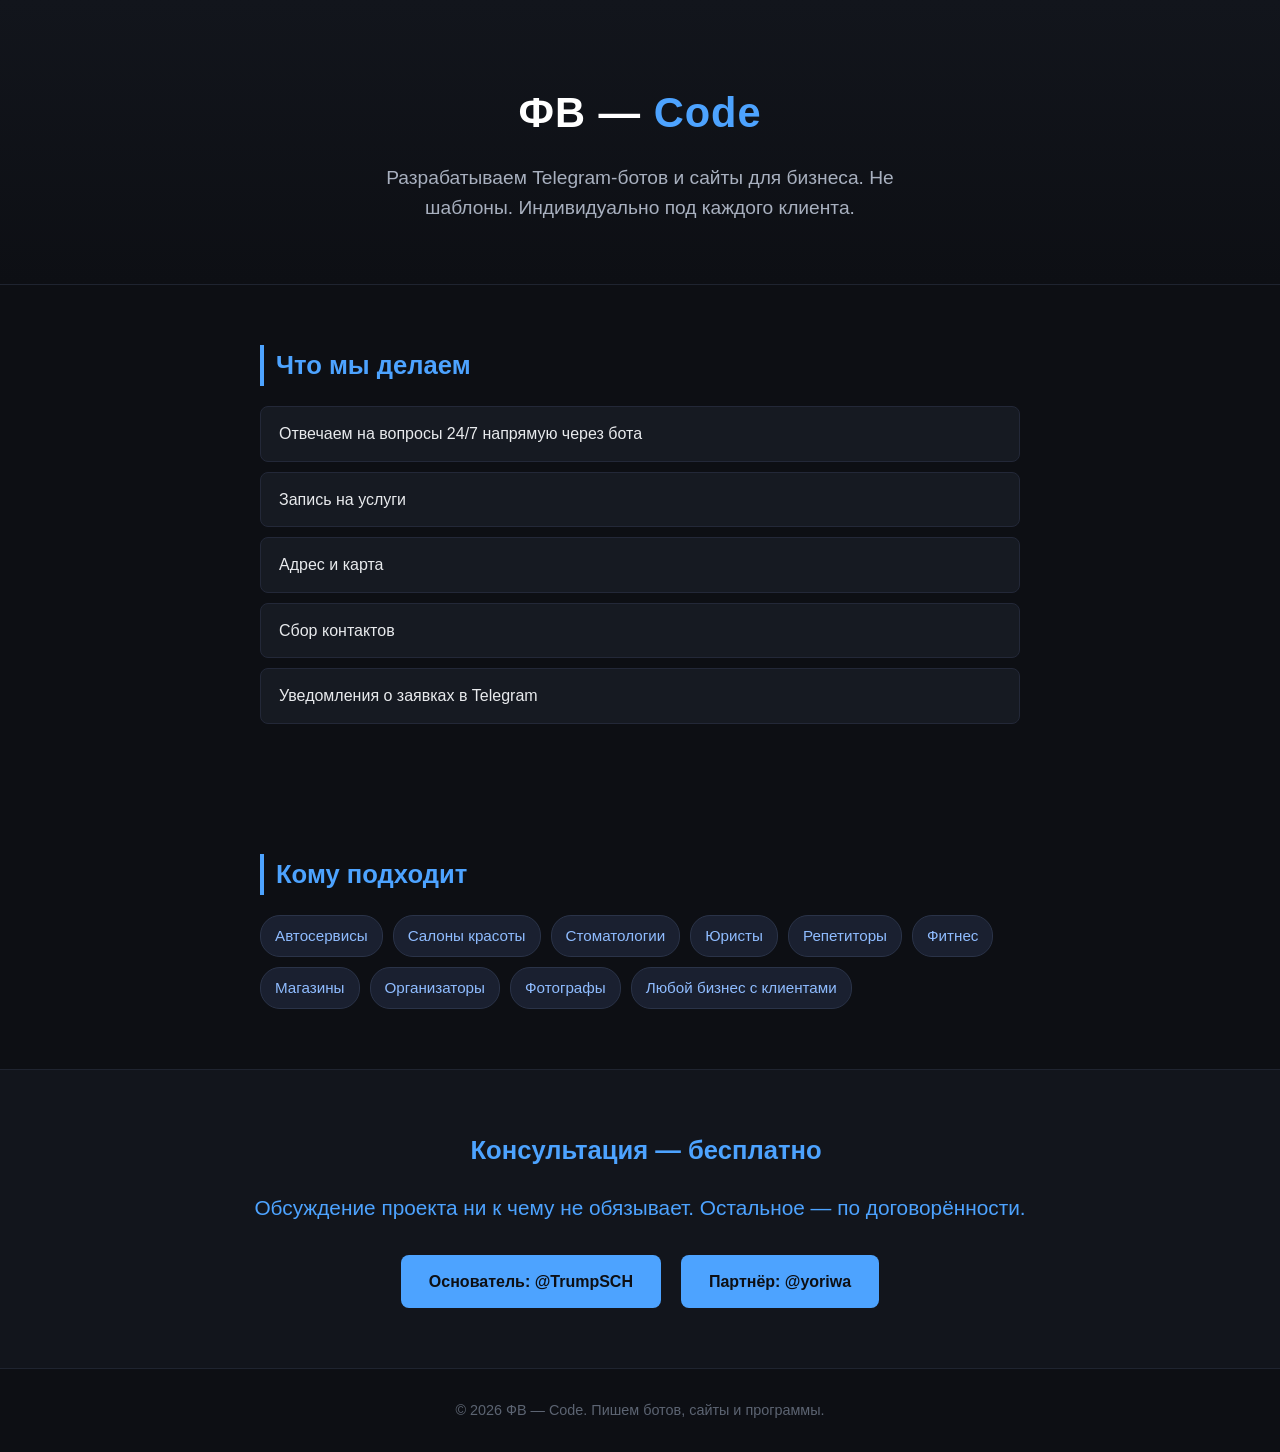
==== index.html @ fb310690 "Add files via upload" ====
<!DOCTYPE html>
<html lang="ru">
<head>
<meta charset="UTF-8">
<meta name="viewport" content="width=device-width, initial-scale=1.0">
<title>ФВ — Code | Разработка Telegram-ботов и сайтов</title>
<style>
  * { margin: 0; padding: 0; box-sizing: border-box; }
  body {
    font-family: 'Segoe UI', Arial, sans-serif;
    background: #0d0f14;
    color: #e8eaed;
    line-height: 1.6;
  }
  header {
    padding: 80px 20px 60px;
    text-align: center;
    background: linear-gradient(180deg, #12151c 0%, #0d0f14 100%);
    border-bottom: 1px solid #1f2430;
  }
  header h1 {
    font-size: 2.6em;
    letter-spacing: 1px;
    color: #ffffff;
  }
  header h1 span { color: #4da3ff; }
  header p {
    margin-top: 16px;
    font-size: 1.2em;
    color: #a8b0bf;
    max-width: 600px;
    margin-left: auto;
    margin-right: auto;
  }
  .container {
    max-width: 800px;
    margin: 0 auto;
    padding: 60px 20px;
  }
  h2 {
    color: #4da3ff;
    font-size: 1.6em;
    margin-bottom: 20px;
    border-left: 4px solid #4da3ff;
    padding-left: 12px;
  }
  ul {
    list-style: none;
  }
  ul li {
    background: #161a22;
    margin-bottom: 10px;
    padding: 14px 18px;
    border-radius: 8px;
    border: 1px solid #232838;
  }
  .tags {
    display: flex;
    flex-wrap: wrap;
    gap: 10px;
    margin-top: 10px;
  }
  .tags span {
    background: #1a2030;
    color: #8fbcff;
    padding: 8px 14px;
    border-radius: 20px;
    font-size: 0.95em;
    border: 1px solid #2a3348;
  }
  .cta {
    text-align: center;
    background: #12151c;
    padding: 60px 20px;
    border-top: 1px solid #1f2430;
    border-bottom: 1px solid #1f2430;
  }
  .cta p.price {
    font-size: 1.3em;
    color: #4da3ff;
    margin-bottom: 30px;
  }
  .contacts {
    display: flex;
    justify-content: center;
    gap: 20px;
    flex-wrap: wrap;
  }
  .contacts a {
    background: #4da3ff;
    color: #0d0f14;
    text-decoration: none;
    font-weight: bold;
    padding: 14px 28px;
    border-radius: 8px;
    transition: 0.2s;
  }
  .contacts a:hover {
    background: #74b8ff;
  }
  footer {
    text-align: center;
    padding: 30px;
    color: #5c6472;
    font-size: 0.9em;
  }
</style>
</head>
<body>

<header>
  <h1>ФВ — <span>Code</span></h1>
  <p>Разрабатываем Telegram-ботов и сайты для бизнеса. Не шаблоны. Индивидуально под каждого клиента.</p>
</header>

<div class="container">
  <h2>Что мы делаем</h2>
  <ul>
    <li>Отвечаем на вопросы 24/7 напрямую через бота</li>
    <li>Запись на услуги</li>
    <li>Адрес и карта</li>
    <li>Сбор контактов</li>
    <li>Уведомления о заявках в Telegram</li>
  </ul>
</div>

<div class="container">
  <h2>Кому подходит</h2>
  <div class="tags">
    <span>Автосервисы</span>
    <span>Салоны красоты</span>
    <span>Стоматологии</span>
    <span>Юристы</span>
    <span>Репетиторы</span>
    <span>Фитнес</span>
    <span>Магазины</span>
    <span>Организаторы</span>
    <span>Фотографы</span>
    <span>Любой бизнес с клиентами</span>
  </div>
</div>

<div class="cta">
  <h2 style="border:none; display:inline-block;">Консультация — бесплатно</h2>
  <p class="price">Обсуждение проекта ни к чему не обязывает. Остальное — по договорённости.</p>
  <div class="contacts">
    <a href="https://t.me/TrumpSCH" target="_blank">Основатель: @TrumpSCH</a>
    <a href="https://t.me/yoriwa" target="_blank">Партнёр: @yoriwa</a>
  </div>
</div>

<footer>
  © 2026 ФВ — Code. Пишем ботов, сайты и программы.
</footer>

</body>
</html>
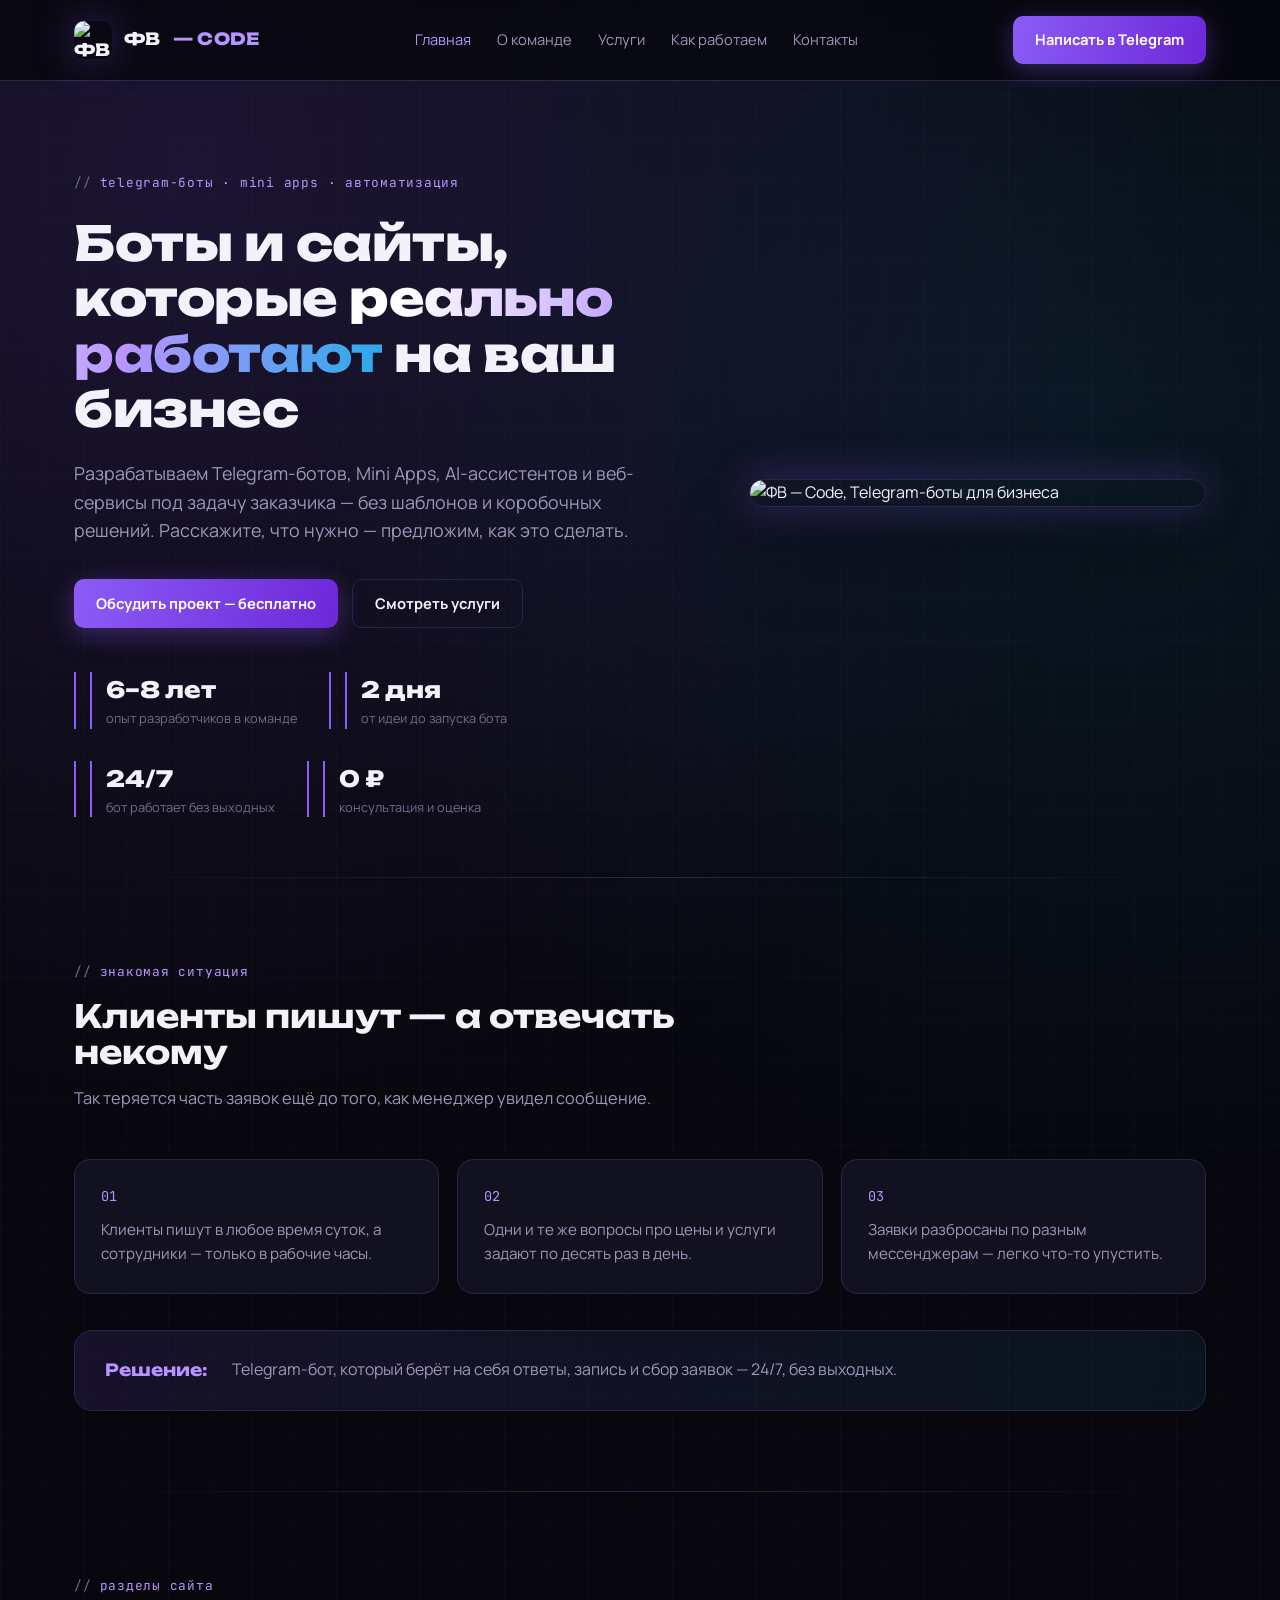
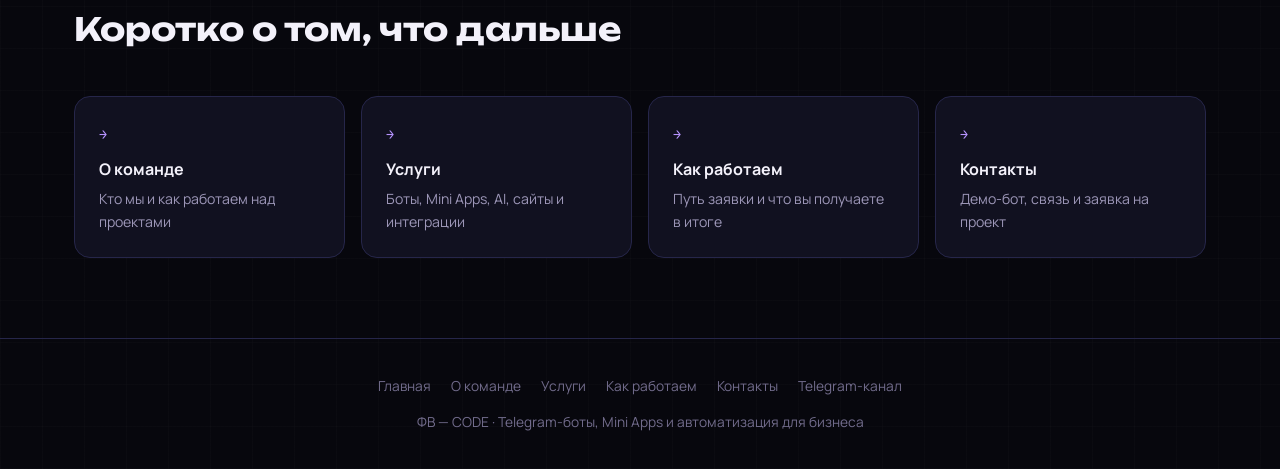
==== commit 5cc858fd: "Add files via upload" ====
--- a/index.html
+++ b/index.html
@@ -3,154 +3,116 @@
 <head>
 <meta charset="UTF-8">
 <meta name="viewport" content="width=device-width, initial-scale=1.0">
-<title>ФВ — Code | Разработка Telegram-ботов и сайтов</title>
-<style>
-  * { margin: 0; padding: 0; box-sizing: border-box; }
-  body {
-    font-family: 'Segoe UI', Arial, sans-serif;
-    background: #0d0f14;
-    color: #e8eaed;
-    line-height: 1.6;
-  }
-  header {
-    padding: 80px 20px 60px;
-    text-align: center;
-    background: linear-gradient(180deg, #12151c 0%, #0d0f14 100%);
-    border-bottom: 1px solid #1f2430;
-  }
-  header h1 {
-    font-size: 2.6em;
-    letter-spacing: 1px;
-    color: #ffffff;
-  }
-  header h1 span { color: #4da3ff; }
-  header p {
-    margin-top: 16px;
-    font-size: 1.2em;
-    color: #a8b0bf;
-    max-width: 600px;
-    margin-left: auto;
-    margin-right: auto;
-  }
-  .container {
-    max-width: 800px;
-    margin: 0 auto;
-    padding: 60px 20px;
-  }
-  h2 {
-    color: #4da3ff;
-    font-size: 1.6em;
-    margin-bottom: 20px;
-    border-left: 4px solid #4da3ff;
-    padding-left: 12px;
-  }
-  ul {
-    list-style: none;
-  }
-  ul li {
-    background: #161a22;
-    margin-bottom: 10px;
-    padding: 14px 18px;
-    border-radius: 8px;
-    border: 1px solid #232838;
-  }
-  .tags {
-    display: flex;
-    flex-wrap: wrap;
-    gap: 10px;
-    margin-top: 10px;
-  }
-  .tags span {
-    background: #1a2030;
-    color: #8fbcff;
-    padding: 8px 14px;
-    border-radius: 20px;
-    font-size: 0.95em;
-    border: 1px solid #2a3348;
-  }
-  .cta {
-    text-align: center;
-    background: #12151c;
-    padding: 60px 20px;
-    border-top: 1px solid #1f2430;
-    border-bottom: 1px solid #1f2430;
-  }
-  .cta p.price {
-    font-size: 1.3em;
-    color: #4da3ff;
-    margin-bottom: 30px;
-  }
-  .contacts {
-    display: flex;
-    justify-content: center;
-    gap: 20px;
-    flex-wrap: wrap;
-  }
-  .contacts a {
-    background: #4da3ff;
-    color: #0d0f14;
-    text-decoration: none;
-    font-weight: bold;
-    padding: 14px 28px;
-    border-radius: 8px;
-    transition: 0.2s;
-  }
-  .contacts a:hover {
-    background: #74b8ff;
-  }
-  footer {
-    text-align: center;
-    padding: 30px;
-    color: #5c6472;
-    font-size: 0.9em;
-  }
-</style>
+<title>ФВ — CODE | Telegram-боты, Mini Apps и автоматизация под ключ</title>
+<meta name="description" content="Разрабатываем Telegram-ботов, Mini Apps, AI-решения и автоматизацию для бизнеса. От идеи до запуска за 2 дня.">
+<link rel="icon" href="assets/logo.jpg">
+<link rel="preconnect" href="https://fonts.googleapis.com">
+<link href="https://fonts.googleapis.com/css2?family=Unbounded:wght@400;600;800;900&family=Manrope:wght@400;500;600;700;800&family=JetBrains+Mono:wght@400;500;600&display=swap" rel="stylesheet">
+<link rel="stylesheet" href="style.css">
 </head>
 <body>
 
-<header>
-  <h1>ФВ — <span>Code</span></h1>
-  <p>Разрабатываем Telegram-ботов и сайты для бизнеса. Не шаблоны. Индивидуально под каждого клиента.</p>
+<header class="nav">
+  <div class="nav-inner">
+    <a class="brand" href="index.html"><img src="assets/logo.jpg" alt="ФВ — Code"> ФВ <span>— CODE</span></a>
+    <nav class="links">
+      <a href="index.html" class="active">Главная</a>
+      <a href="about.html">О команде</a>
+      <a href="services.html">Услуги</a>
+      <a href="process.html">Как работаем</a>
+      <a href="contact.html">Контакты</a>
+    </nav>
+    <a class="btn btn-primary" href="https://t.me/TrumpSCH" target="_blank">Написать в Telegram</a>
+  </div>
 </header>
 
-<div class="container">
-  <h2>Что мы делаем</h2>
-  <ul>
-    <li>Отвечаем на вопросы 24/7 напрямую через бота</li>
-    <li>Запись на услуги</li>
-    <li>Адрес и карта</li>
-    <li>Сбор контактов</li>
-    <li>Уведомления о заявках в Telegram</li>
-  </ul>
-</div>
+<section class="hero">
+  <div class="wrap hero-grid">
+    <div>
+      <span class="eyebrow">telegram-боты · mini apps · автоматизация</span>
+      <h1>Боты и сайты, которые <span class="grad-text">реально работают</span> на ваш бизнес</h1>
+      <p class="lead">Разрабатываем Telegram-ботов, Mini Apps, AI-ассистентов и веб-сервисы под задачу заказчика — без шаблонов и коробочных решений. Расскажите, что нужно — предложим, как это сделать.</p>
+      <div class="hero-ctas">
+        <a class="btn btn-primary" href="https://t.me/TrumpSCH" target="_blank">Обсудить проект — бесплатно</a>
+        <a class="btn btn-ghost" href="services.html">Смотреть услуги</a>
+      </div>
+      <div class="stat-row">
+        <div><div class="num">6–8 лет</div><div class="lbl">опыт разработчиков в команде</div></div>
+        <div><div class="num">2 дня</div><div class="lbl">от идеи до запуска бота</div></div>
+        <div><div class="num">24/7</div><div class="lbl">бот работает без выходных</div></div>
+        <div><div class="num">0 ₽</div><div class="lbl">консультация и оценка</div></div>
+      </div>
+    </div>
+    <div class="hero-visual">
+      <img src="assets/hero.jpg" alt="ФВ — Code, Telegram-боты для бизнеса">
+    </div>
+  </div>
+</section>
 
-<div class="container">
-  <h2>Кому подходит</h2>
-  <div class="tags">
-    <span>Автосервисы</span>
-    <span>Салоны красоты</span>
-    <span>Стоматологии</span>
-    <span>Юристы</span>
-    <span>Репетиторы</span>
-    <span>Фитнес</span>
-    <span>Магазины</span>
-    <span>Организаторы</span>
-    <span>Фотографы</span>
-    <span>Любой бизнес с клиентами</span>
+<div class="wrap"><div class="divider"></div></div>
+
+<section>
+  <div class="wrap">
+    <div class="section-head">
+      <span class="eyebrow">знакомая ситуация</span>
+      <h2>Клиенты пишут — а отвечать некому</h2>
+      <p>Так теряется часть заявок ещё до того, как менеджер увидел сообщение.</p>
+    </div>
+    <div class="grid-3">
+      <div class="card"><span class="n">01</span><p>Клиенты пишут в любое время суток, а сотрудники — только в рабочие часы.</p></div>
+      <div class="card"><span class="n">02</span><p>Одни и те же вопросы про цены и услуги задают по десять раз в день.</p></div>
+      <div class="card"><span class="n">03</span><p>Заявки разбросаны по разным мессенджерам — легко что-то упустить.</p></div>
+    </div>
+    <div class="result-banner">
+      <b>Решение:</b>
+      <span style="color:var(--muted)">Telegram-бот, который берёт на себя ответы, запись и сбор заявок — 24/7, без выходных.</span>
+    </div>
   </div>
-</div>
+</section>
 
-<div class="cta">
-  <h2 style="border:none; display:inline-block;">Консультация — бесплатно</h2>
-  <p class="price">Обсуждение проекта ни к чему не обязывает. Остальное — по договорённости.</p>
-  <div class="contacts">
-    <a href="https://t.me/TrumpSCH" target="_blank">Основатель: @TrumpSCH</a>
-    <a href="https://t.me/yoriwa" target="_blank">Партнёр: @yoriwa</a>
+<div class="wrap"><div class="divider"></div></div>
+
+<section>
+  <div class="wrap">
+    <div class="section-head">
+      <span class="eyebrow">разделы сайта</span>
+      <h2>Коротко о том, что дальше</h2>
+    </div>
+    <div class="nav-cards">
+      <a class="nav-card" href="about.html">
+        <span class="arrow">→</span>
+        <h4>О команде</h4>
+        <p>Кто мы и как работаем над проектами</p>
+      </a>
+      <a class="nav-card" href="services.html">
+        <span class="arrow">→</span>
+        <h4>Услуги</h4>
+        <p>Боты, Mini Apps, AI, сайты и интеграции</p>
+      </a>
+      <a class="nav-card" href="process.html">
+        <span class="arrow">→</span>
+        <h4>Как работаем</h4>
+        <p>Путь заявки и что вы получаете в итоге</p>
+      </a>
+      <a class="nav-card" href="contact.html">
+        <span class="arrow">→</span>
+        <h4>Контакты</h4>
+        <p>Демо-бот, связь и заявка на проект</p>
+      </a>
+    </div>
   </div>
-</div>
+</section>
 
 <footer>
-  © 2026 ФВ — Code. Пишем ботов, сайты и программы.
+  <div class="foot-links">
+    <a href="index.html">Главная</a>
+    <a href="about.html">О команде</a>
+    <a href="services.html">Услуги</a>
+    <a href="process.html">Как работаем</a>
+    <a href="contact.html">Контакты</a>
+    <a href="https://t.me/FV_CODE" target="_blank">Telegram-канал</a>
+  </div>
+  ФВ — CODE · Telegram-боты, Mini Apps и автоматизация для бизнеса
 </footer>
 
 </body>
--- a/style.css
+++ b/style.css
@@ -0,0 +1,244 @@
+:root{
+  --void:#07070d;
+  --panel:#111120;
+  --panel-2:#161628;
+  --line:#26264a;
+  --purple:#8b5cf6;
+  --purple-bright:#b794ff;
+  --blue:#29a9eb;
+  --text:#f3f1fa;
+  --muted:#9d97b8;
+  --muted-2:#726c8c;
+  --glow: 0 0 40px rgba(139,92,246,.35);
+}
+*{margin:0;padding:0;box-sizing:border-box;}
+html{scroll-behavior:smooth;}
+body{
+  background:var(--void);
+  color:var(--text);
+  font-family:'Manrope',sans-serif;
+  line-height:1.6;
+  overflow-x:hidden;
+  background-image:
+    radial-gradient(circle at 15% 8%, rgba(139,92,246,.16), transparent 45%),
+    radial-gradient(circle at 85% 20%, rgba(41,169,235,.10), transparent 40%),
+    repeating-linear-gradient(0deg, rgba(255,255,255,.015) 0px, rgba(255,255,255,.015) 1px, transparent 1px, transparent 42px),
+    repeating-linear-gradient(90deg, rgba(255,255,255,.015) 0px, rgba(255,255,255,.015) 1px, transparent 1px, transparent 42px);
+}
+a{color:inherit; text-decoration:none;}
+img{max-width:100%; display:block;}
+.wrap{max-width:1180px; margin:0 auto; padding:0 24px;}
+.mono{font-family:'JetBrains Mono',monospace;}
+.eyebrow{
+  font-family:'JetBrains Mono',monospace;
+  font-size:.8rem;
+  letter-spacing:.06em;
+  color:var(--purple-bright);
+  display:inline-flex;
+  align-items:center;
+  gap:8px;
+}
+.eyebrow::before{content:"//"; color:var(--muted-2);}
+h1,h2,h3{font-family:'Unbounded',sans-serif; line-height:1.15;}
+.grad-text{
+  background:linear-gradient(100deg,#fff 10%, var(--purple-bright) 55%, var(--blue) 100%);
+  -webkit-background-clip:text;
+  background-clip:text;
+  color:transparent;
+}
+
+/* NAV */
+header.nav{
+  position:sticky; top:0; z-index:50;
+  background:rgba(7,7,13,.82);
+  backdrop-filter:blur(14px);
+  border-bottom:1px solid var(--line);
+}
+.nav-inner{
+  display:flex; align-items:center; justify-content:space-between;
+  padding:16px 24px;
+  max-width:1180px;
+  margin:0 auto;
+}
+.brand{display:flex; align-items:center; gap:12px; font-family:'Unbounded',sans-serif; font-weight:800; font-size:1.05rem; letter-spacing:.02em;}
+.brand img{width:38px; height:38px; border-radius:10px; box-shadow:var(--glow);}
+.brand span{color:var(--purple-bright);}
+nav.links{display:flex; gap:26px; font-size:.92rem; color:var(--muted);}
+nav.links a{transition:.15s;}
+nav.links a:hover{color:var(--text);}
+nav.links a.active{color:var(--purple-bright);}
+.btn{
+  display:inline-flex; align-items:center; gap:8px;
+  padding:12px 22px;
+  border-radius:10px;
+  font-weight:700;
+  font-size:.92rem;
+  transition:.2s;
+  white-space:nowrap;
+}
+.btn-primary{
+  background:linear-gradient(100deg, var(--purple), #6d28d9);
+  color:#fff;
+  box-shadow:0 6px 24px rgba(139,92,246,.35);
+}
+.btn-primary:hover{transform:translateY(-2px); box-shadow:0 10px 30px rgba(139,92,246,.5);}
+.btn-ghost{
+  background:transparent;
+  color:var(--text);
+  border:1px solid var(--line);
+}
+.btn-ghost:hover{border-color:var(--purple); color:var(--purple-bright);}
+
+/* PAGE HERO (internal pages) */
+.page-hero{
+  padding:64px 0 50px;
+  border-bottom:1px solid var(--line);
+}
+.page-hero h1{font-size:2.4rem; margin-top:16px; max-width:720px;}
+.page-hero p{color:var(--muted); margin-top:16px; max-width:600px; font-size:1.02rem;}
+
+/* HOME HERO */
+.hero{padding:88px 0 60px;}
+.hero-grid{display:grid; grid-template-columns:1.15fr .85fr; gap:56px; align-items:center;}
+.hero h1{font-size:3rem; font-weight:800; margin:22px 0 22px; letter-spacing:-.01em;}
+.hero p.lead{font-size:1.12rem; color:var(--muted); max-width:560px; margin-bottom:34px;}
+.hero-ctas{display:flex; gap:14px; flex-wrap:wrap; margin-bottom:44px;}
+.stat-row{display:flex; gap:32px; flex-wrap:wrap;}
+.stat-row div{border-left:2px solid var(--purple); padding-left:14px;}
+.stat-row .num{font-family:'Unbounded',sans-serif; font-weight:800; font-size:1.4rem; color:var(--text);}
+.stat-row .lbl{font-size:.8rem; color:var(--muted-2);}
+.hero-visual{
+  position:relative; border-radius:24px; overflow:hidden;
+  border:1px solid var(--line);
+  box-shadow:0 30px 80px rgba(0,0,0,.55), var(--glow);
+}
+.hero-visual img{width:100%; height:100%; object-fit:cover;}
+
+section{padding:80px 0;}
+.section-head{max-width:640px; margin-bottom:48px;}
+.section-head h2{font-size:2rem; margin-top:14px;}
+.section-head p{color:var(--muted); margin-top:14px; font-size:1.02rem;}
+.divider{height:1px; background:linear-gradient(90deg, transparent, var(--line), transparent);}
+
+/* CARDS / GRIDS */
+.grid-3{display:grid; grid-template-columns:repeat(3,1fr); gap:18px;}
+.grid-2{display:grid; grid-template-columns:1fr 1fr; gap:18px;}
+.card{
+  background:var(--panel);
+  border:1px solid var(--line);
+  border-radius:16px;
+  padding:26px;
+}
+.card .n{font-family:'JetBrains Mono',monospace; color:var(--purple-bright); font-size:.85rem; margin-bottom:10px; display:block;}
+.card p{color:var(--muted); font-size:.95rem;}
+.card h3, .card h4{margin-bottom:10px;}
+
+.service-card{
+  background:var(--panel);
+  border:1px solid var(--line);
+  border-radius:18px;
+  padding:30px;
+  transition:.25s;
+}
+.service-card:hover{border-color:var(--purple); transform:translateY(-4px); box-shadow:var(--glow);}
+.service-card .icon{
+  width:48px; height:48px; border-radius:12px;
+  background:linear-gradient(135deg, var(--purple), var(--blue));
+  display:flex; align-items:center; justify-content:center;
+  font-size:1.3rem; margin-bottom:20px;
+}
+.service-card h3{font-size:1.15rem; margin-bottom:10px;}
+.service-card p{color:var(--muted); font-size:.94rem;}
+
+.also-panel{background:var(--panel-2); border:1px solid var(--line); border-radius:18px; padding:30px; margin-top:20px;}
+.also-panel .tag{font-family:'JetBrains Mono',monospace; font-size:.78rem; color:var(--muted-2); margin-bottom:16px; display:block;}
+.pill-grid{display:flex; flex-wrap:wrap; gap:10px;}
+.pill{border:1px solid var(--line); background:var(--void); padding:10px 18px; border-radius:999px; font-size:.92rem; color:var(--text);}
+
+.solution{display:grid; grid-template-columns:.9fr 1.1fr; gap:50px; align-items:center;}
+.solution-panel{background:var(--panel); border:1px solid var(--line); border-radius:20px; padding:32px;}
+.solution-panel .tag{font-family:'JetBrains Mono',monospace; font-size:.78rem; color:var(--blue); margin-bottom:14px; display:block;}
+.check-list{list-style:none; margin-top:20px; display:flex; flex-direction:column; gap:14px;}
+.check-list li{display:flex; gap:12px; align-items:flex-start; font-size:.98rem;}
+.check-list li::before{
+  content:"✓"; flex-shrink:0; width:22px; height:22px; border-radius:6px;
+  background:rgba(139,92,246,.18); color:var(--purple-bright);
+  display:flex; align-items:center; justify-content:center; font-size:.78rem; margin-top:2px;
+}
+
+.result-banner{
+  margin-top:36px;
+  background:linear-gradient(100deg, rgba(139,92,246,.12), rgba(41,169,235,.08));
+  border:1px solid var(--line); border-radius:18px; padding:26px 30px;
+  display:flex; align-items:center; gap:24px; flex-wrap:wrap;
+}
+.result-banner b{font-family:'Unbounded',sans-serif; color:var(--purple-bright); font-size:1.05rem;}
+
+.process-list{display:flex; flex-direction:column;}
+.process-row{display:grid; grid-template-columns:70px 1fr; gap:24px; padding:22px 0; border-bottom:1px solid var(--line); align-items:flex-start;}
+.process-row:last-child{border-bottom:none;}
+.process-row .idx{font-family:'JetBrains Mono',monospace; color:var(--purple-bright); font-size:1rem; padding-top:4px;}
+.process-row h4{font-size:1.05rem; margin-bottom:6px; font-weight:700;}
+.process-row p{color:var(--muted); font-size:.94rem;}
+
+.demo-box{
+  background:linear-gradient(120deg, var(--panel), var(--panel-2));
+  border:1px solid var(--purple); border-radius:22px; padding:44px;
+  display:flex; justify-content:space-between; align-items:center; gap:30px; flex-wrap:wrap;
+  box-shadow:var(--glow);
+}
+.demo-box .bot-tag{
+  font-family:'JetBrains Mono',monospace; background:var(--void); border:1px solid var(--line);
+  padding:8px 14px; border-radius:8px; display:inline-block; margin-top:14px; color:var(--blue);
+}
+
+.contact{background:var(--panel); border:1px solid var(--line); border-radius:24px; padding:60px; text-align:center;}
+.contact h2{font-size:2rem; margin-bottom:16px;}
+.contact p{color:var(--muted); max-width:520px; margin:0 auto 34px;}
+.contact-links{display:flex; justify-content:center; gap:16px; flex-wrap:wrap;}
+.contact-card{background:var(--void); border:1px solid var(--line); border-radius:14px; padding:18px 26px; min-width:200px; text-align:left; transition:.2s;}
+.contact-card:hover{border-color:var(--purple); transform:translateY(-3px);}
+.contact-card .role{font-size:.78rem; color:var(--muted-2); margin-bottom:4px;}
+.contact-card .handle{font-family:'JetBrains Mono',monospace; color:var(--purple-bright); font-weight:600;}
+
+.contact-form{background:var(--panel); border:1px solid var(--line); border-radius:20px; padding:36px; margin-top:40px;}
+.contact-form label{display:block; font-size:.85rem; color:var(--muted); margin-bottom:8px;}
+.contact-form input, .contact-form textarea{
+  width:100%; background:var(--void); border:1px solid var(--line); border-radius:10px;
+  padding:13px 14px; color:var(--text); font-family:'Manrope',sans-serif; font-size:.95rem; margin-bottom:20px;
+}
+.contact-form input:focus, .contact-form textarea:focus{outline:none; border-color:var(--purple);}
+
+/* PAGE NAV CARDS (index quick links) */
+.nav-cards{display:grid; grid-template-columns:repeat(4,1fr); gap:16px;}
+.nav-card{
+  background:var(--panel); border:1px solid var(--line); border-radius:16px; padding:24px;
+  transition:.2s;
+}
+.nav-card:hover{border-color:var(--purple); transform:translateY(-3px); box-shadow:var(--glow);}
+.nav-card .arrow{color:var(--purple-bright); font-family:'JetBrains Mono',monospace; font-size:.85rem;}
+.nav-card h4{margin:10px 0 6px; font-size:1rem;}
+.nav-card p{color:var(--muted); font-size:.88rem;}
+
+footer{padding:36px 24px; text-align:center; color:var(--muted-2); font-size:.86rem; border-top:1px solid var(--line);}
+footer .foot-links{display:flex; justify-content:center; gap:20px; margin-bottom:14px; flex-wrap:wrap;}
+footer .foot-links a:hover{color:var(--purple-bright);}
+
+@media (max-width:900px){
+  nav.links{display:none;}
+  .hero-grid{grid-template-columns:1fr;}
+  .hero h1{font-size:2.1rem;}
+  .solution{grid-template-columns:1fr;}
+  .grid-3{grid-template-columns:1fr 1fr;}
+  .grid-2{grid-template-columns:1fr;}
+  .nav-cards{grid-template-columns:1fr 1fr;}
+  .process-row{grid-template-columns:44px 1fr;}
+  .contact{padding:36px 22px;}
+  .page-hero h1{font-size:1.9rem;}
+}
+@media (max-width:560px){
+  .grid-3{grid-template-columns:1fr;}
+  .nav-cards{grid-template-columns:1fr;}
+  .stat-row{gap:20px;}
+  .demo-box{padding:30px;}
+}
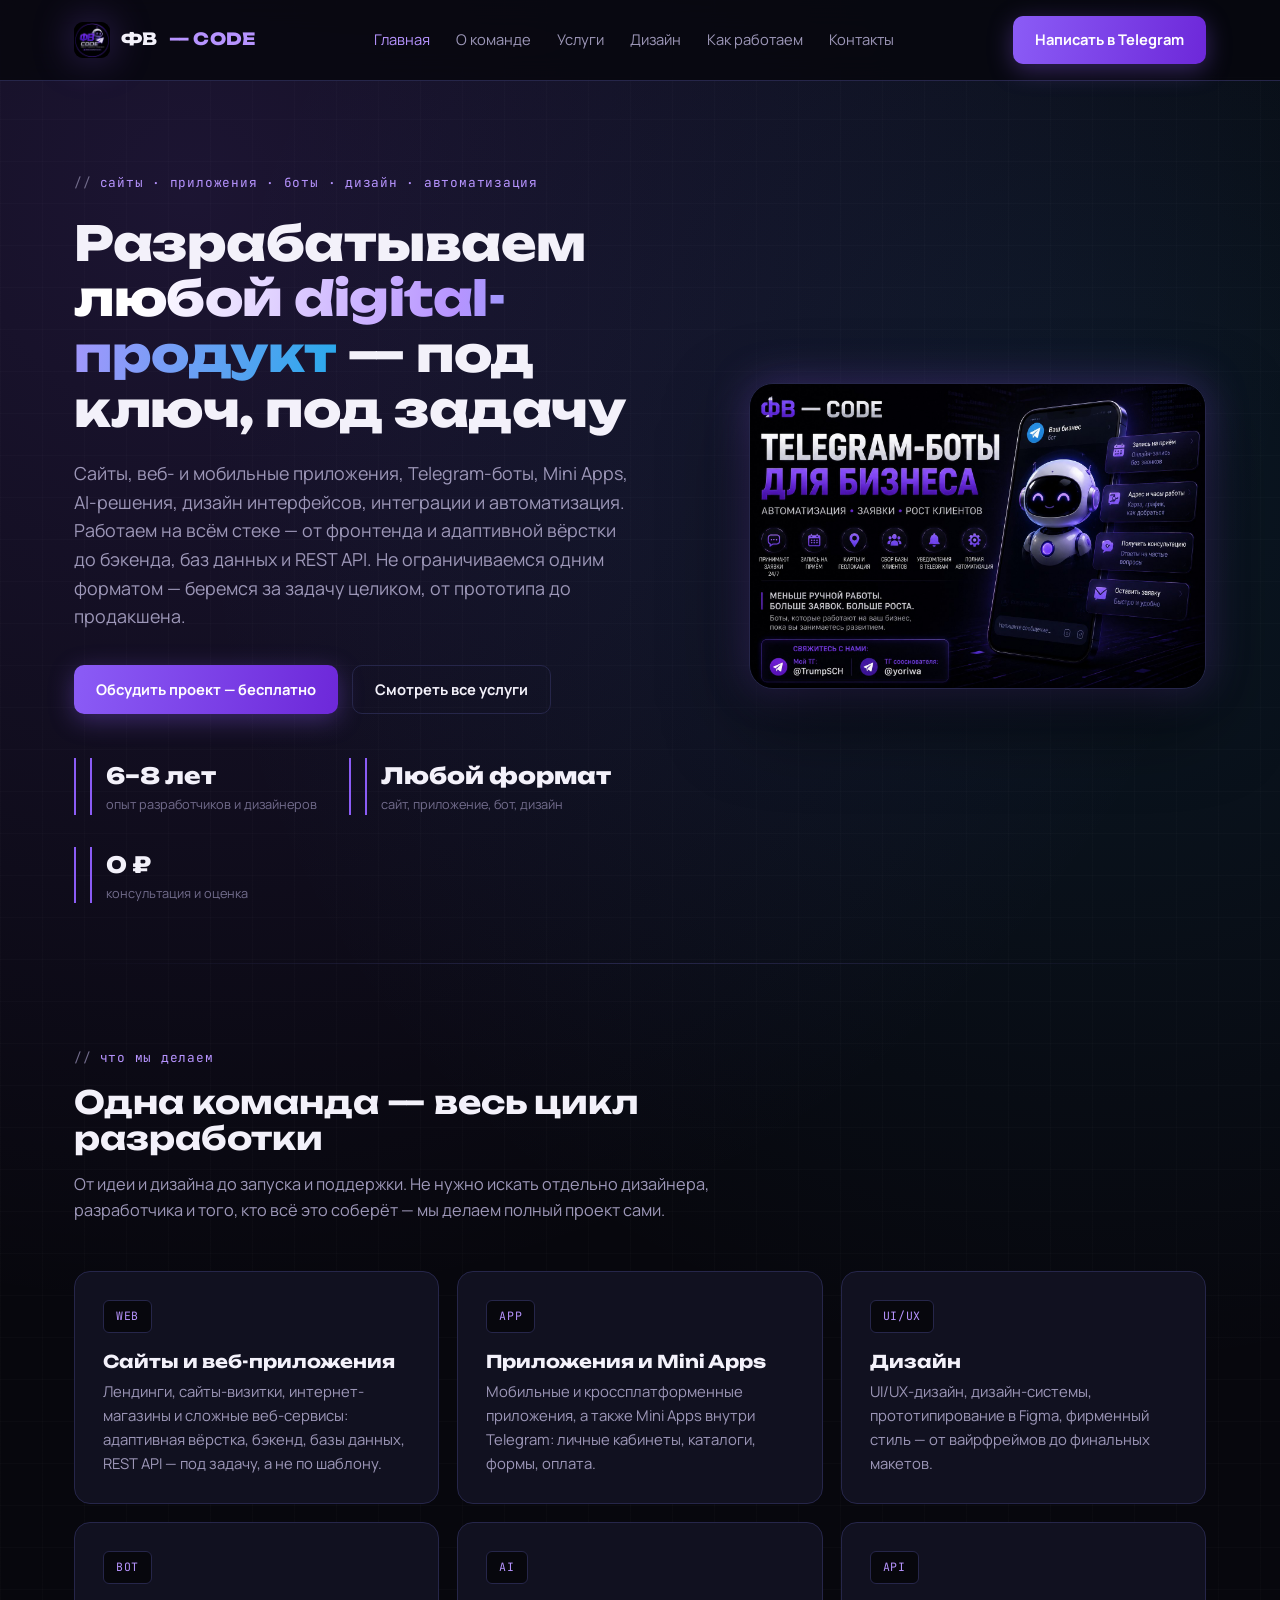
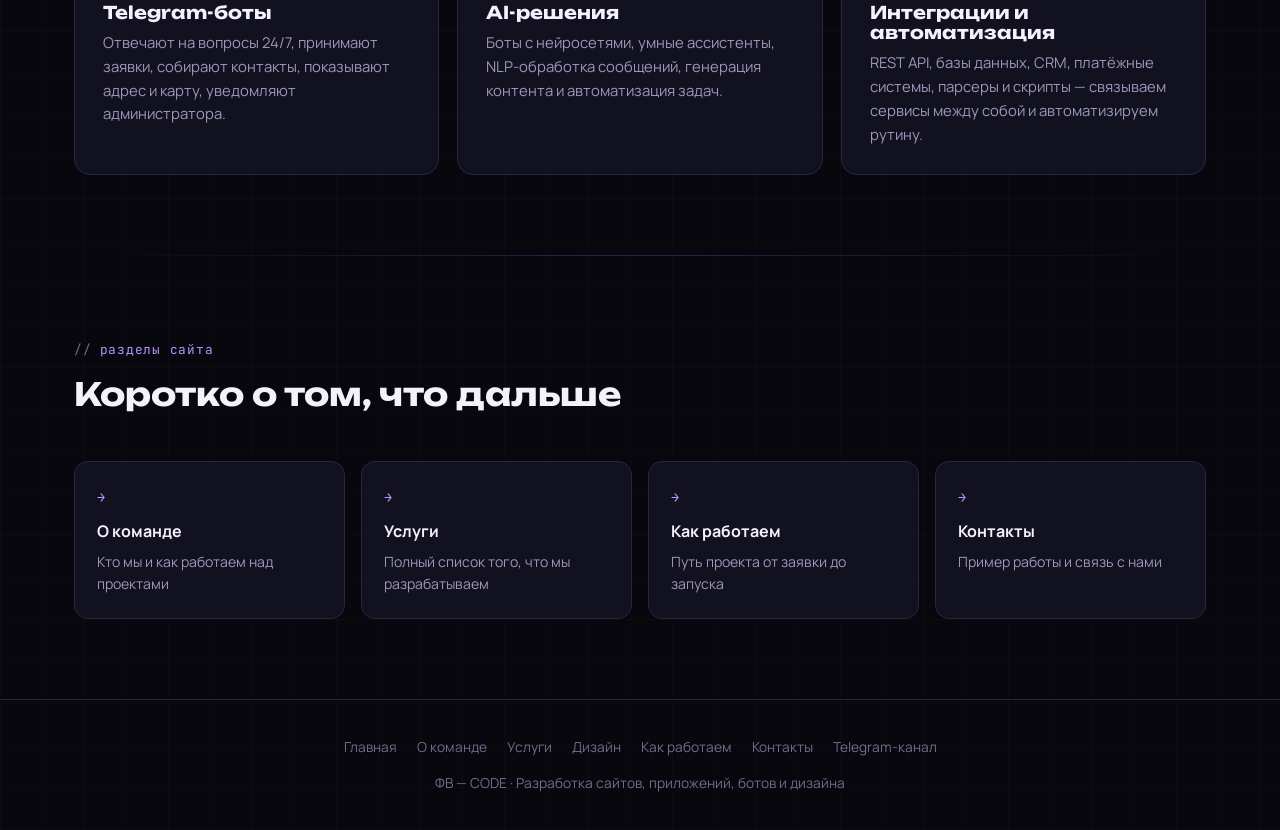
==== commit a47d7e78: "Add files via upload" ====
--- a/index.html
+++ b/index.html
@@ -3,9 +3,8 @@
 <head>
 <meta charset="UTF-8">
 <meta name="viewport" content="width=device-width, initial-scale=1.0">
-<title>ФВ — CODE | Telegram-боты, Mini Apps и автоматизация под ключ</title>
-<meta name="description" content="Разрабатываем Telegram-ботов, Mini Apps, AI-решения и автоматизацию для бизнеса. От идеи до запуска за 2 дня.">
-<link rel="icon" href="assets/logo.jpg">
+<title>ФВ — CODE | Разработка сайтов, приложений, ботов и дизайна под ключ</title>
+<meta name="description" content="Разрабатываем сайты, веб- и мобильные приложения, Telegram-ботов, AI-решения и дизайн для бизнеса. Любая digital-задача — под ключ.">
 <link rel="preconnect" href="https://fonts.googleapis.com">
 <link href="https://fonts.googleapis.com/css2?family=Unbounded:wght@400;600;800;900&family=Manrope:wght@400;500;600;700;800&family=JetBrains+Mono:wght@400;500;600&display=swap" rel="stylesheet">
 <link rel="stylesheet" href="style.css">
@@ -14,11 +13,12 @@
 
 <header class="nav">
   <div class="nav-inner">
-    <a class="brand" href="index.html"><img src="assets/logo.jpg" alt="ФВ — Code"> ФВ <span>— CODE</span></a>
+    <a class="brand" href="index.html"><img src="logo.jpg" alt="ФВ — Code" class="brand-logo"> ФВ <span>— CODE</span></a>
     <nav class="links">
       <a href="index.html" class="active">Главная</a>
       <a href="about.html">О команде</a>
       <a href="services.html">Услуги</a>
+      <a href="design.html">Дизайн</a>
       <a href="process.html">Как работаем</a>
       <a href="contact.html">Контакты</a>
     </nav>
@@ -29,22 +29,21 @@
 <section class="hero">
   <div class="wrap hero-grid">
     <div>
-      <span class="eyebrow">telegram-боты · mini apps · автоматизация</span>
-      <h1>Боты и сайты, которые <span class="grad-text">реально работают</span> на ваш бизнес</h1>
-      <p class="lead">Разрабатываем Telegram-ботов, Mini Apps, AI-ассистентов и веб-сервисы под задачу заказчика — без шаблонов и коробочных решений. Расскажите, что нужно — предложим, как это сделать.</p>
+      <span class="eyebrow">сайты · приложения · боты · дизайн · автоматизация</span>
+      <h1>Разрабатываем <span class="grad-text">любой digital-продукт</span> — под ключ, под задачу</h1>
+      <p class="lead">Сайты, веб- и мобильные приложения, Telegram-боты, Mini Apps, AI-решения, дизайн интерфейсов, интеграции и автоматизация. Работаем на всём стеке — от фронтенда и адаптивной вёрстки до бэкенда, баз данных и REST API. Не ограничиваемся одним форматом — беремся за задачу целиком, от прототипа до продакшена.</p>
       <div class="hero-ctas">
         <a class="btn btn-primary" href="https://t.me/TrumpSCH" target="_blank">Обсудить проект — бесплатно</a>
-        <a class="btn btn-ghost" href="services.html">Смотреть услуги</a>
+        <a class="btn btn-ghost" href="services.html">Смотреть все услуги</a>
       </div>
       <div class="stat-row">
-        <div><div class="num">6–8 лет</div><div class="lbl">опыт разработчиков в команде</div></div>
-        <div><div class="num">2 дня</div><div class="lbl">от идеи до запуска бота</div></div>
-        <div><div class="num">24/7</div><div class="lbl">бот работает без выходных</div></div>
+        <div><div class="num">6–8 лет</div><div class="lbl">опыт разработчиков и дизайнеров</div></div>
+        <div><div class="num">Любой формат</div><div class="lbl">сайт, приложение, бот, дизайн</div></div>
         <div><div class="num">0 ₽</div><div class="lbl">консультация и оценка</div></div>
       </div>
     </div>
     <div class="hero-visual">
-      <img src="assets/hero.jpg" alt="ФВ — Code, Telegram-боты для бизнеса">
+      <img src="hero.jpg" alt="ФВ — Code, разработка сайтов, приложений и ботов">
     </div>
   </div>
 </section>
@@ -54,18 +53,41 @@
 <section>
   <div class="wrap">
     <div class="section-head">
-      <span class="eyebrow">знакомая ситуация</span>
-      <h2>Клиенты пишут — а отвечать некому</h2>
-      <p>Так теряется часть заявок ещё до того, как менеджер увидел сообщение.</p>
+      <span class="eyebrow">что мы делаем</span>
+      <h2>Одна команда — весь цикл разработки</h2>
+      <p>От идеи и дизайна до запуска и поддержки. Не нужно искать отдельно дизайнера, разработчика и того, кто всё это соберёт — мы делаем полный проект сами.</p>
     </div>
     <div class="grid-3">
-      <div class="card"><span class="n">01</span><p>Клиенты пишут в любое время суток, а сотрудники — только в рабочие часы.</p></div>
-      <div class="card"><span class="n">02</span><p>Одни и те же вопросы про цены и услуги задают по десять раз в день.</p></div>
-      <div class="card"><span class="n">03</span><p>Заявки разбросаны по разным мессенджерам — легко что-то упустить.</p></div>
-    </div>
-    <div class="result-banner">
-      <b>Решение:</b>
-      <span style="color:var(--muted)">Telegram-бот, который берёт на себя ответы, запись и сбор заявок — 24/7, без выходных.</span>
+      <div class="service-card">
+        <div class="icon">WEB</div>
+        <h3>Сайты и веб-приложения</h3>
+        <p>Лендинги, сайты-визитки, интернет-магазины и сложные веб-сервисы: адаптивная вёрстка, бэкенд, базы данных, REST API — под задачу, а не по шаблону.</p>
+      </div>
+      <div class="service-card">
+        <div class="icon">APP</div>
+        <h3>Приложения и Mini Apps</h3>
+        <p>Мобильные и кроссплатформенные приложения, а также Mini Apps внутри Telegram: личные кабинеты, каталоги, формы, оплата.</p>
+      </div>
+      <div class="service-card">
+        <div class="icon">UI/UX</div>
+        <h3>Дизайн</h3>
+        <p>UI/UX-дизайн, дизайн-системы, прототипирование в Figma, фирменный стиль — от вайрфреймов до финальных макетов.</p>
+      </div>
+      <div class="service-card">
+        <div class="icon">BOT</div>
+        <h3>Telegram-боты</h3>
+        <p>Отвечают на вопросы 24/7, принимают заявки, собирают контакты, показывают адрес и карту, уведомляют администратора.</p>
+      </div>
+      <div class="service-card">
+        <div class="icon">AI</div>
+        <h3>AI-решения</h3>
+        <p>Боты с нейросетями, умные ассистенты, NLP-обработка сообщений, генерация контента и автоматизация задач.</p>
+      </div>
+      <div class="service-card">
+        <div class="icon">API</div>
+        <h3>Интеграции и автоматизация</h3>
+        <p>REST API, базы данных, CRM, платёжные системы, парсеры и скрипты — связываем сервисы между собой и автоматизируем рутину.</p>
+      </div>
     </div>
   </div>
 </section>
@@ -87,17 +109,17 @@
       <a class="nav-card" href="services.html">
         <span class="arrow">→</span>
         <h4>Услуги</h4>
-        <p>Боты, Mini Apps, AI, сайты и интеграции</p>
+        <p>Полный список того, что мы разрабатываем</p>
       </a>
       <a class="nav-card" href="process.html">
         <span class="arrow">→</span>
         <h4>Как работаем</h4>
-        <p>Путь заявки и что вы получаете в итоге</p>
+        <p>Путь проекта от заявки до запуска</p>
       </a>
       <a class="nav-card" href="contact.html">
         <span class="arrow">→</span>
         <h4>Контакты</h4>
-        <p>Демо-бот, связь и заявка на проект</p>
+        <p>Пример работы и связь с нами</p>
       </a>
     </div>
   </div>
@@ -108,11 +130,12 @@
     <a href="index.html">Главная</a>
     <a href="about.html">О команде</a>
     <a href="services.html">Услуги</a>
+      <a href="design.html">Дизайн</a>
     <a href="process.html">Как работаем</a>
     <a href="contact.html">Контакты</a>
     <a href="https://t.me/FV_CODE" target="_blank">Telegram-канал</a>
   </div>
-  ФВ — CODE · Telegram-боты, Mini Apps и автоматизация для бизнеса
+  ФВ — CODE · Разработка сайтов, приложений, ботов и дизайна
 </footer>
 
 </body>
--- a/style.css
+++ b/style.css
@@ -60,8 +60,8 @@
   max-width:1180px;
   margin:0 auto;
 }
-.brand{display:flex; align-items:center; gap:12px; font-family:'Unbounded',sans-serif; font-weight:800; font-size:1.05rem; letter-spacing:.02em;}
-.brand img{width:38px; height:38px; border-radius:10px; box-shadow:var(--glow);}
+.brand{display:flex; align-items:center; gap:11px; font-family:'Unbounded',sans-serif; font-weight:800; font-size:1.05rem; letter-spacing:.02em;}
+.brand-logo{width:36px; height:36px; border-radius:9px; box-shadow:var(--glow); object-fit:cover; flex-shrink:0;}
 .brand span{color:var(--purple-bright);}
 nav.links{display:flex; gap:26px; font-size:.92rem; color:var(--muted);}
 nav.links a{transition:.15s;}
@@ -126,8 +126,8 @@
 .card{
   background:var(--panel);
   border:1px solid var(--line);
-  border-radius:16px;
-  padding:26px;
+  border-radius:14px;
+  padding:24px;
 }
 .card .n{font-family:'JetBrains Mono',monospace; color:var(--purple-bright); font-size:.85rem; margin-bottom:10px; display:block;}
 .card p{color:var(--muted); font-size:.95rem;}
@@ -136,19 +136,26 @@
 .service-card{
   background:var(--panel);
   border:1px solid var(--line);
-  border-radius:18px;
-  padding:30px;
-  transition:.25s;
-}
-.service-card:hover{border-color:var(--purple); transform:translateY(-4px); box-shadow:var(--glow);}
+  border-radius:16px;
+  padding:28px;
+  transition:.2s;
+}
+.service-card:hover{border-color:var(--purple);}
 .service-card .icon{
-  width:48px; height:48px; border-radius:12px;
-  background:linear-gradient(135deg, var(--purple), var(--blue));
-  display:flex; align-items:center; justify-content:center;
-  font-size:1.3rem; margin-bottom:20px;
-}
-.service-card h3{font-size:1.15rem; margin-bottom:10px;}
-.service-card p{color:var(--muted); font-size:.94rem;}
+  width:auto; height:auto;
+  display:inline-flex;
+  padding:6px 12px;
+  border-radius:6px;
+  background:var(--void);
+  border:1px solid var(--line);
+  font-family:'JetBrains Mono',monospace;
+  font-size:.72rem;
+  letter-spacing:.06em;
+  color:var(--purple-bright);
+  margin-bottom:18px;
+}
+.service-card h3{font-size:1.1rem; margin-bottom:9px; font-weight:700;}
+.service-card p{color:var(--muted); font-size:.93rem;}
 
 .also-panel{background:var(--panel-2); border:1px solid var(--line); border-radius:18px; padding:30px; margin-top:20px;}
 .also-panel .tag{font-family:'JetBrains Mono',monospace; font-size:.78rem; color:var(--muted-2); margin-bottom:16px; display:block;}
@@ -212,10 +219,10 @@
 /* PAGE NAV CARDS (index quick links) */
 .nav-cards{display:grid; grid-template-columns:repeat(4,1fr); gap:16px;}
 .nav-card{
-  background:var(--panel); border:1px solid var(--line); border-radius:16px; padding:24px;
-  transition:.2s;
-}
-.nav-card:hover{border-color:var(--purple); transform:translateY(-3px); box-shadow:var(--glow);}
+  background:var(--panel); border:1px solid var(--line); border-radius:14px; padding:22px;
+  transition:.15s;
+}
+.nav-card:hover{border-color:var(--purple);}
 .nav-card .arrow{color:var(--purple-bright); font-family:'JetBrains Mono',monospace; font-size:.85rem;}
 .nav-card h4{margin:10px 0 6px; font-size:1rem;}
 .nav-card p{color:var(--muted); font-size:.88rem;}
